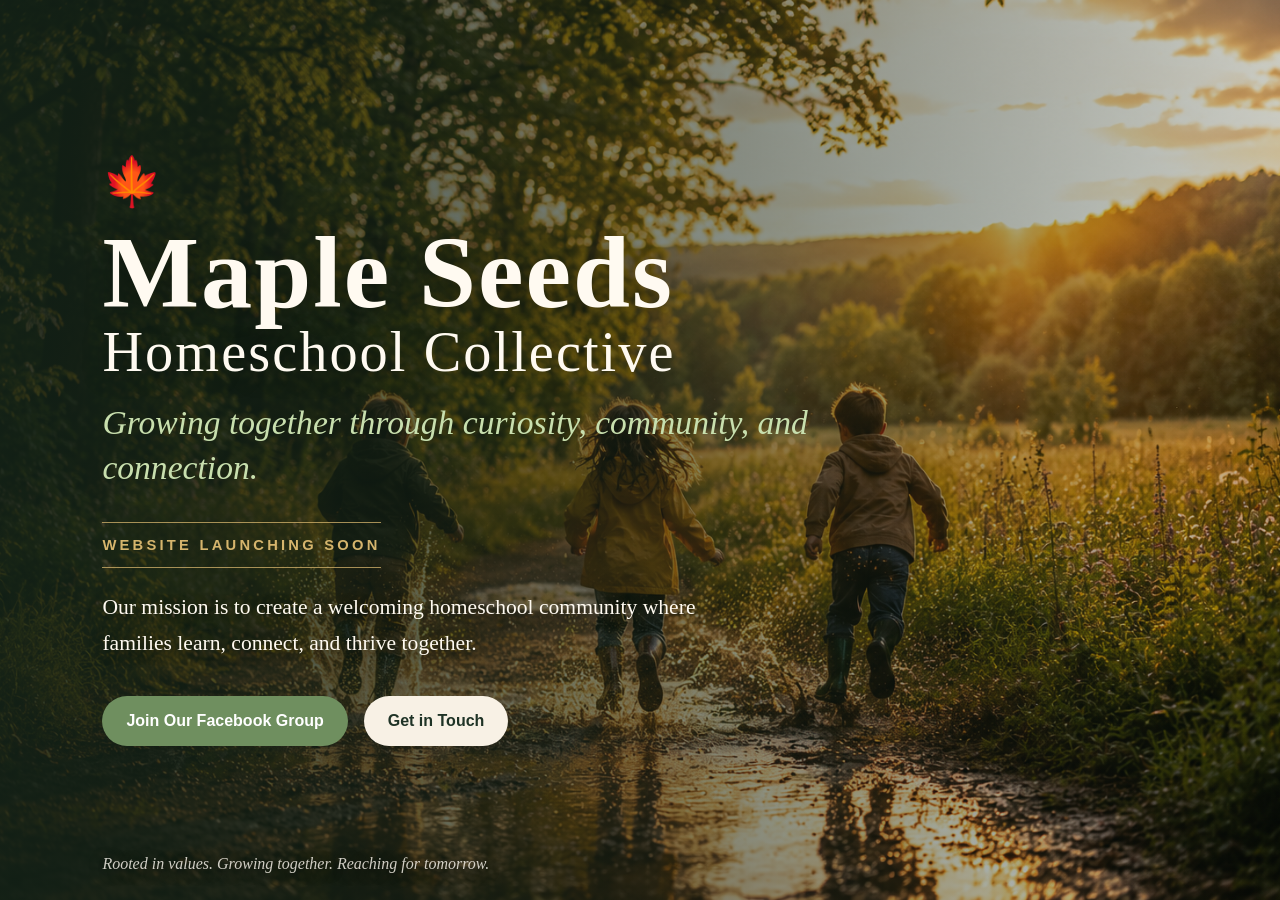
==== index.html @ c80f6109 "Update index.html" ====
<!DOCTYPE html>
<html lang="en">
<head>
  <meta charset="UTF-8" />
  <meta name="viewport" content="width=device-width, initial-scale=1.0" />
  <title>Maple Seeds Homeschool Collective</title>
  <meta name="description" content="Maple Seeds Homeschool Collective is a welcoming homeschool community where families learn, connect, and thrive together." />

  <style>
    :root {
      --cream: #f8f1e5;
      --sage: #6f8f5f;
      --deep-green: #1f3326;
      --soft-white: #fffaf1;
      --gold: #d6b56d;
    }

    * {
      box-sizing: border-box;
    }

    body {
      margin: 0;
      font-family: Georgia, "Times New Roman", serif;
      color: var(--soft-white);
      background: var(--deep-green);
    }

    .hero {
      min-height: 100vh;
      display: flex;
      align-items: center;
      padding: 6rem 8%;
      position: relative;
      overflow: hidden;
      background:
        linear-gradient(90deg, rgba(20, 35, 24, 0.88) 0%, rgba(20, 35, 24, 0.64) 38%, rgba(20, 35, 24, 0.22) 100%),
        url("images/hero.png") center/cover no-repeat;
    }

    .content {
      max-width: 720px;
      position: relative;
      z-index: 2;
    }

    .leaf {
      font-size: 3rem;
      margin-bottom: 1rem;
    }

    h1 {
      font-size: clamp(3rem, 8vw, 6.8rem);
      line-height: 0.92;
      margin: 0;
      letter-spacing: 0.02em;
      text-shadow: 0 4px 24px rgba(0,0,0,0.35);
    }

    h1 span {
      display: block;
      font-size: clamp(1.7rem, 4.4vw, 3.6rem);
      margin-top: 0.45rem;
      font-weight: 400;
    }

    .tagline {
      color: #c8dfae;
      font-size: clamp(1.35rem, 2.8vw, 2.1rem);
      font-style: italic;
      margin: 1.3rem 0 2rem;
      line-height: 1.35;
    }

    .launching {
      display: inline-block;
      color: var(--gold);
      font-family: Arial, Helvetica, sans-serif;
      letter-spacing: 0.22em;
      font-size: 0.92rem;
      text-transform: uppercase;
      font-weight: bold;
      margin-bottom: 1.4rem;
      border-top: 1px solid rgba(214,181,109,0.75);
      border-bottom: 1px solid rgba(214,181,109,0.75);
      padding: 0.85rem 0;
    }

    .mission {
      font-size: clamp(1.05rem, 2vw, 1.35rem);
      line-height: 1.65;
      max-width: 630px;
      margin: 0 0 2.2rem;
      text-shadow: 0 3px 16px rgba(0,0,0,0.45);
    }

    .buttons {
      display: flex;
      flex-wrap: wrap;
      gap: 1rem;
    }

    .button {
      display: inline-block;
      text-decoration: none;
      padding: 1rem 1.5rem;
      border-radius: 999px;
      font-family: Arial, Helvetica, sans-serif;
      font-weight: 700;
      transition: transform 0.2s ease, box-shadow 0.2s ease;
    }

    .button:hover {
      transform: translateY(-2px);
      box-shadow: 0 10px 24px rgba(0,0,0,0.25);
    }

    .primary {
      background: var(--sage);
      color: white;
    }

    .secondary {
      background: var(--cream);
      color: var(--deep-green);
    }

    .footer-note {
      position: absolute;
      bottom: 1.7rem;
      left: 8%;
      right: 8%;
      font-style: italic;
      color: rgba(255,250,241,0.8);
      font-size: 1rem;
      text-shadow: 0 3px 14px rgba(0,0,0,0.55);
    }

    @media (max-width: 760px) {
      .hero {
        align-items: flex-end;
        padding: 4rem 1.5rem 5.5rem;
        background:
          linear-gradient(180deg, rgba(20, 35, 24, 0.42) 0%, rgba(20, 35, 24, 0.9) 62%, rgba(20, 35, 24, 0.98) 100%),
          url("images/hero.png") center/cover no-repeat;
      }

      .footer-note {
        left: 1.5rem;
        right: 1.5rem;
        bottom: 1.2rem;
      }

      .button {
        width: 100%;
        text-align: center;
      }
    }
  </style>
</head>

<body>
  <main class="hero">
    <section class="content" aria-label="Coming soon announcement">
      <div class="leaf">🍁</div>

      <h1>
        Maple Seeds
        <span>Homeschool Collective</span>
      </h1>

      <p class="tagline">Growing together through curiosity, community, and connection.</p>

      <div class="launching">Website Launching Soon</div>

      <p class="mission">
        Our mission is to create a welcoming homeschool community where families
        learn, connect, and thrive together.
      </p>

      <div class="buttons">
        <a class="button primary" href="https://www.facebook.com/share/g/1RjuJPRF94/" target="_blank" rel="noopener noreferrer">
          Join Our Facebook Group
        </a>
        <a class="button secondary" href="mailto:mapleseedscleveland@gmail.com">
          Get in Touch
        </a>
      </div>
    </section>

    <div class="footer-note">
      Rooted in values. Growing together. Reaching for tomorrow.
    </div>
  </main>
</body>
</html>
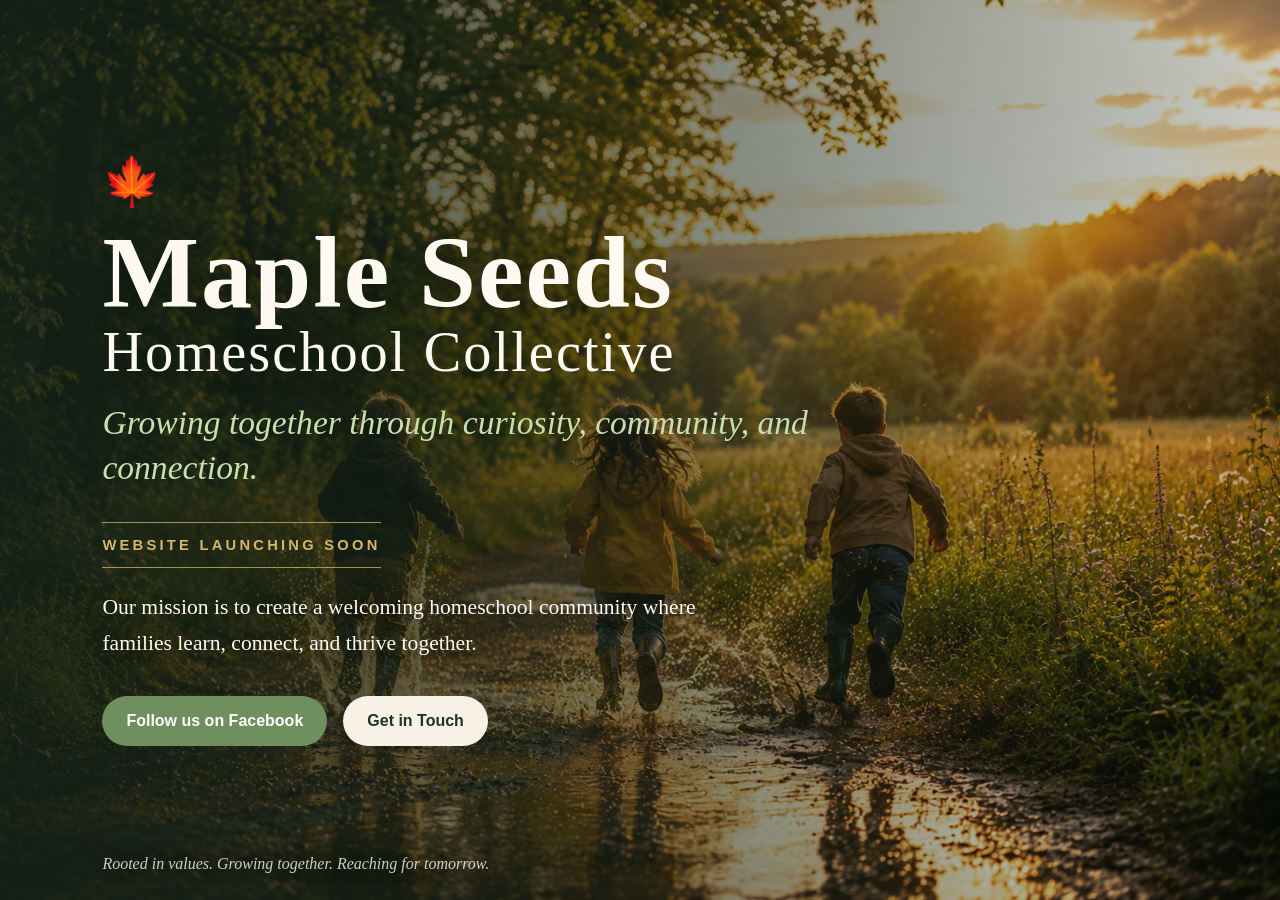
==== commit 8f2926f3: "Update index.html" ====
--- a/index.html
+++ b/index.html
@@ -179,8 +179,8 @@
       </p>
 
       <div class="buttons">
-        <a class="button primary" href="https://www.facebook.com/share/g/1RjuJPRF94/" target="_blank" rel="noopener noreferrer">
-          Join Our Facebook Group
+        <a class="button primary" href="https://www.facebook.com/profile.php?id=61590625948038&rdid=Xucwin7nqacp7U63&share_url=https%3A%2F%2Fwww.facebook.com%2Fshare%2F1BEdJAuBQm#" target="_blank" rel="noopener noreferrer">
+          Follow us on Facebook
         </a>
         <a class="button secondary" href="mailto:mapleseedscleveland@gmail.com">
           Get in Touch
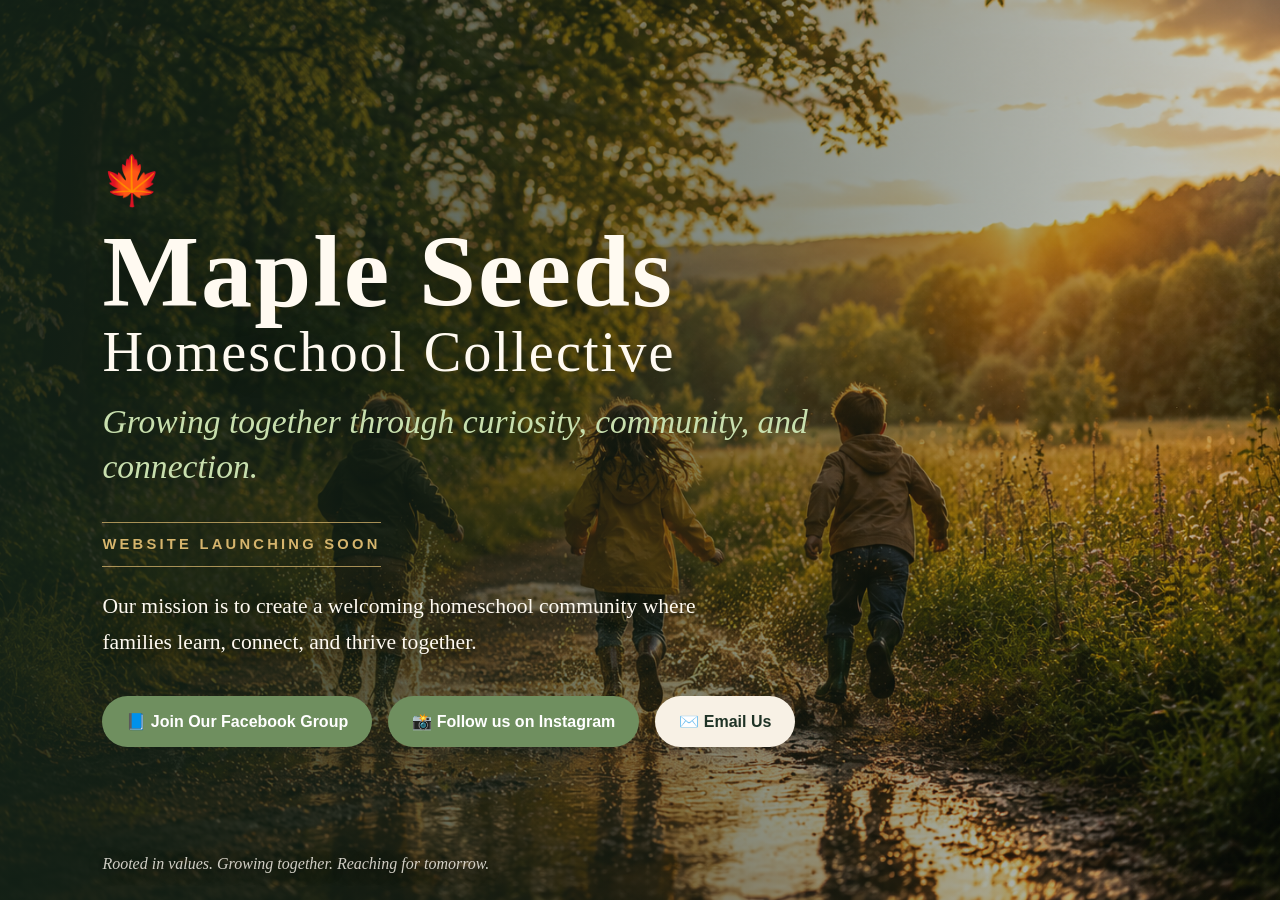
==== commit 1a1a1eb4: "Update index.html updating social bar" ====
--- a/index.html
+++ b/index.html
@@ -179,13 +179,18 @@
       </p>
 
       <div class="buttons">
-        <a class="button primary" href="https://www.facebook.com/profile.php?id=61590625948038&rdid=Xucwin7nqacp7U63&share_url=https%3A%2F%2Fwww.facebook.com%2Fshare%2F1BEdJAuBQm#" target="_blank" rel="noopener noreferrer">
-          Follow us on Facebook
-        </a>
-        <a class="button secondary" href="mailto:mapleseedscleveland@gmail.com">
-          Get in Touch
-        </a>
-      </div>
+    <a class="button primary" href="https://www.facebook.com/share/g/1RjuJPRF94/" target="_blank" rel="noopener noreferrer">
+        📘 Join Our Facebook Group
+    </a>
+
+    <a class="button primary" href="https://www.instagram.com/mapleseedscleveland?utm_source=ig_web_button_share_sheet&igsh=ZDNlZDc0MzIxNw==" target="_blank" rel="noopener noreferrer">
+        📸 Follow us on Instagram
+    </a>
+
+    <a class="button secondary" href="mailto:mapleseedscleveland@gmail.com">
+        ✉️ Email Us
+    </a>
+</div>
     </section>
 
     <div class="footer-note">
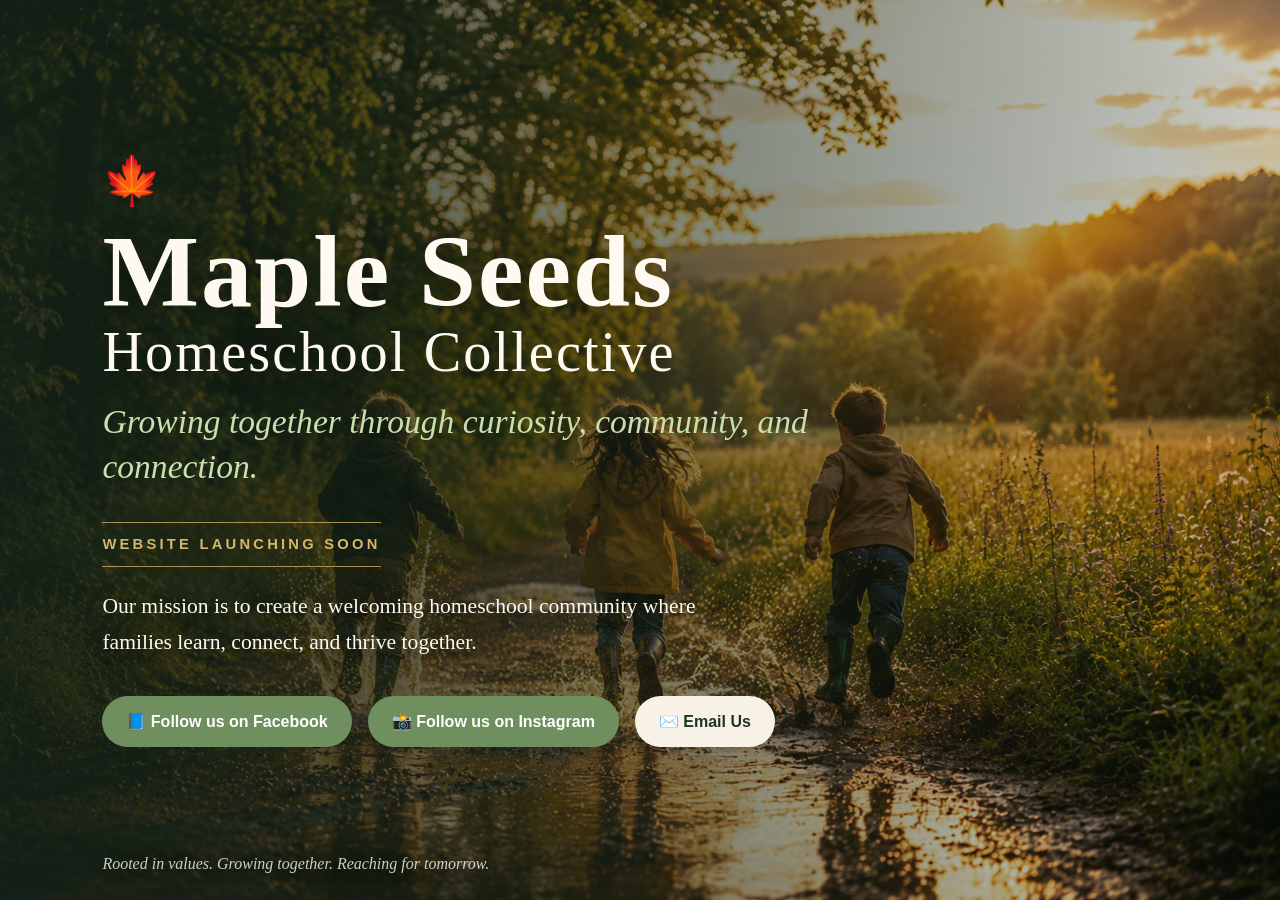
==== commit 0500e9e8: "Update index.html" ====
--- a/index.html
+++ b/index.html
@@ -180,7 +180,7 @@
 
       <div class="buttons">
     <a class="button primary" href="https://www.facebook.com/share/g/1RjuJPRF94/" target="_blank" rel="noopener noreferrer">
-        📘 Join Our Facebook Group
+        📘 Follow us on Facebook 
     </a>
 
     <a class="button primary" href="https://www.instagram.com/mapleseedscleveland?utm_source=ig_web_button_share_sheet&igsh=ZDNlZDc0MzIxNw==" target="_blank" rel="noopener noreferrer">
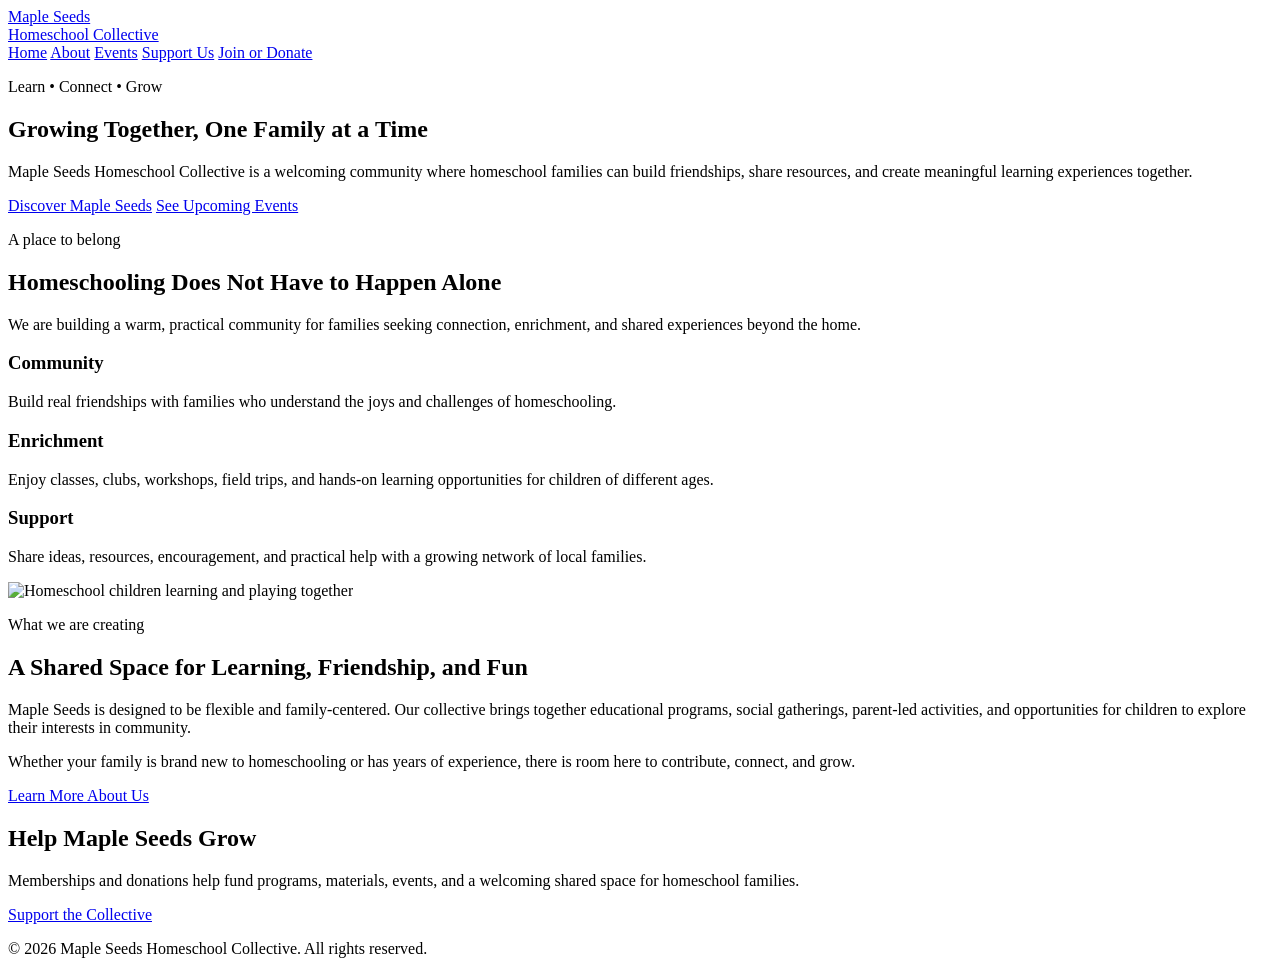
==== commit b3444d49: "Create index.html" ====
--- a/index.html
+++ b/index.html
@@ -4,198 +4,119 @@
   <meta charset="UTF-8" />
   <meta name="viewport" content="width=device-width, initial-scale=1.0" />
   <title>Maple Seeds Homeschool Collective</title>
-  <meta name="description" content="Maple Seeds Homeschool Collective is a welcoming homeschool community where families learn, connect, and thrive together." />
+  <meta name="description" content="A welcoming homeschool community where families learn, connect, and grow together." />
+  <link rel="stylesheet" href="css/style.css" />
+</head>
+<body>
+  <header class="site-header">
+    <div class="nav-wrap">
+      <a class="brand" href="index.html">Maple Seeds<br />Homeschool Collective</a>
+      <nav class="nav-links" aria-label="Primary navigation">
+        <a href="index.html" aria-current="page">Home</a>
+        <a href="about.html">About</a>
+        <a href="events.html">Events</a>
+        <a href="donate.html">Support Us</a>
+        <a class="nav-button" href="donate.html">Join or Donate</a>
+      </nav>
+    </div>
+  </header>
 
-  <style>
-    :root {
-      --cream: #f8f1e5;
-      --sage: #6f8f5f;
-      --deep-green: #1f3326;
-      --soft-white: #fffaf1;
-      --gold: #d6b56d;
-    }
-
-    * {
-      box-sizing: border-box;
-    }
-
-    body {
-      margin: 0;
-      font-family: Georgia, "Times New Roman", serif;
-      color: var(--soft-white);
-      background: var(--deep-green);
-    }
-
-    .hero {
-      min-height: 100vh;
-      display: flex;
-      align-items: center;
-      padding: 6rem 8%;
-      position: relative;
-      overflow: hidden;
-      background:
-        linear-gradient(90deg, rgba(20, 35, 24, 0.88) 0%, rgba(20, 35, 24, 0.64) 38%, rgba(20, 35, 24, 0.22) 100%),
-        url("images/hero.png") center/cover no-repeat;
-    }
-
-    .content {
-      max-width: 720px;
-      position: relative;
-      z-index: 2;
-    }
-
-    .leaf {
-      font-size: 3rem;
-      margin-bottom: 1rem;
-    }
-
-    h1 {
-      font-size: clamp(3rem, 8vw, 6.8rem);
-      line-height: 0.92;
-      margin: 0;
-      letter-spacing: 0.02em;
-      text-shadow: 0 4px 24px rgba(0,0,0,0.35);
-    }
-
-    h1 span {
-      display: block;
-      font-size: clamp(1.7rem, 4.4vw, 3.6rem);
-      margin-top: 0.45rem;
-      font-weight: 400;
-    }
-
-    .tagline {
-      color: #c8dfae;
-      font-size: clamp(1.35rem, 2.8vw, 2.1rem);
-      font-style: italic;
-      margin: 1.3rem 0 2rem;
-      line-height: 1.35;
-    }
-
-    .launching {
-      display: inline-block;
-      color: var(--gold);
-      font-family: Arial, Helvetica, sans-serif;
-      letter-spacing: 0.22em;
-      font-size: 0.92rem;
-      text-transform: uppercase;
-      font-weight: bold;
-      margin-bottom: 1.4rem;
-      border-top: 1px solid rgba(214,181,109,0.75);
-      border-bottom: 1px solid rgba(214,181,109,0.75);
-      padding: 0.85rem 0;
-    }
-
-    .mission {
-      font-size: clamp(1.05rem, 2vw, 1.35rem);
-      line-height: 1.65;
-      max-width: 630px;
-      margin: 0 0 2.2rem;
-      text-shadow: 0 3px 16px rgba(0,0,0,0.45);
-    }
-
-    .buttons {
-      display: flex;
-      flex-wrap: wrap;
-      gap: 1rem;
-    }
-
-    .button {
-      display: inline-block;
-      text-decoration: none;
-      padding: 1rem 1.5rem;
-      border-radius: 999px;
-      font-family: Arial, Helvetica, sans-serif;
-      font-weight: 700;
-      transition: transform 0.2s ease, box-shadow 0.2s ease;
-    }
-
-    .button:hover {
-      transform: translateY(-2px);
-      box-shadow: 0 10px 24px rgba(0,0,0,0.25);
-    }
-
-    .primary {
-      background: var(--sage);
-      color: white;
-    }
-
-    .secondary {
-      background: var(--cream);
-      color: var(--deep-green);
-    }
-
-    .footer-note {
-      position: absolute;
-      bottom: 1.7rem;
-      left: 8%;
-      right: 8%;
-      font-style: italic;
-      color: rgba(255,250,241,0.8);
-      font-size: 1rem;
-      text-shadow: 0 3px 14px rgba(0,0,0,0.55);
-    }
-
-    @media (max-width: 760px) {
-      .hero {
-        align-items: flex-end;
-        padding: 4rem 1.5rem 5.5rem;
-        background:
-          linear-gradient(180deg, rgba(20, 35, 24, 0.42) 0%, rgba(20, 35, 24, 0.9) 62%, rgba(20, 35, 24, 0.98) 100%),
-          url("images/hero.png") center/cover no-repeat;
-      }
-
-      .footer-note {
-        left: 1.5rem;
-        right: 1.5rem;
-        bottom: 1.2rem;
-      }
-
-      .button {
-        width: 100%;
-        text-align: center;
-      }
-    }
-  </style>
-</head>
-
-<body>
-  <main class="hero">
-    <section class="content" aria-label="Coming soon announcement">
-      <div class="leaf">🍁</div>
-
-      <h1>
-        Maple Seeds
-        <span>Homeschool Collective</span>
-      </h1>
-
-      <p class="tagline">Growing together through curiosity, community, and connection.</p>
-
-      <div class="launching">Website Launching Soon</div>
-
-      <p class="mission">
-        Our mission is to create a welcoming homeschool community where families
-        learn, connect, and thrive together.
-      </p>
-
-      <div class="buttons">
-    <a class="button primary" href="https://www.facebook.com/share/g/1RjuJPRF94/" target="_blank" rel="noopener noreferrer">
-        📘 Follow us on Facebook 
-    </a>
-
-    <a class="button primary" href="https://www.instagram.com/mapleseedscleveland?utm_source=ig_web_button_share_sheet&igsh=ZDNlZDc0MzIxNw==" target="_blank" rel="noopener noreferrer">
-        📸 Follow us on Instagram
-    </a>
-
-    <a class="button secondary" href="mailto:mapleseedscleveland@gmail.com">
-        ✉️ Email Us
-    </a>
-</div>
+  <main>
+    <section class="hero">
+      <div class="hero-inner">
+        <p class="eyebrow">Learn • Connect • Grow</p>
+        <h1>Growing Together, One Family at a Time</h1>
+        <p>
+          Maple Seeds Homeschool Collective is a welcoming community where
+          homeschool families can build friendships, share resources, and create
+          meaningful learning experiences together.
+        </p>
+        <div class="hero-actions">
+          <a class="button button-primary" href="about.html">Discover Maple Seeds</a>
+          <a class="button button-dark" href="events.html">See Upcoming Events</a>
+        </div>
+      </div>
     </section>
 
-    <div class="footer-note">
-      Rooted in values. Growing together. Reaching for tomorrow.
-    </div>
+    <section class="section">
+      <div class="container">
+        <div class="section-heading">
+          <p class="eyebrow">A place to belong</p>
+          <h2>Homeschooling Does Not Have to Happen Alone</h2>
+          <p>
+            We are building a warm, practical community for families seeking
+            connection, enrichment, and shared experiences beyond the home.
+          </p>
+        </div>
+
+        <div class="cards-3">
+          <article class="card">
+            <h3>Community</h3>
+            <p>
+              Build real friendships with families who understand the joys and
+              challenges of homeschooling.
+            </p>
+          </article>
+
+          <article class="card">
+            <h3>Enrichment</h3>
+            <p>
+              Enjoy classes, clubs, workshops, field trips, and hands-on learning
+              opportunities for children of different ages.
+            </p>
+          </article>
+
+          <article class="card">
+            <h3>Support</h3>
+            <p>
+              Share ideas, resources, encouragement, and practical help with a
+              growing network of local families.
+            </p>
+          </article>
+        </div>
+      </div>
+    </section>
+
+    <section class="section section-soft">
+      <div class="container split">
+        <div class="image-frame">
+          <img src="images/community.png" alt="Homeschool children learning and playing together" />
+        </div>
+
+        <div class="split-copy">
+          <p class="eyebrow">What we are creating</p>
+          <h2>A Shared Space for Learning, Friendship, and Fun</h2>
+          <p>
+            Maple Seeds is designed to be flexible and family-centered. Our
+            collective brings together educational programs, social gatherings,
+            parent-led activities, and opportunities for children to explore
+            their interests in community.
+          </p>
+          <p>
+            Whether your family is brand new to homeschooling or has years of
+            experience, there is room here to contribute, connect, and grow.
+          </p>
+          <a class="button button-outline" href="about.html">Learn More About Us</a>
+        </div>
+      </div>
+    </section>
+
+    <section class="section">
+      <div class="container">
+        <div class="cta">
+          <h2>Help Maple Seeds Grow</h2>
+          <p>
+            Memberships and donations help fund programs, materials, events, and
+            a welcoming shared space for homeschool families.
+          </p>
+          <a class="button button-primary" href="donate.html">Support the Collective</a>
+        </div>
+      </div>
+    </section>
   </main>
+
+  <footer class="site-footer">
+    <p>&copy; 2026 Maple Seeds Homeschool Collective. All rights reserved.</p>
+  </footer>
 </body>
 </html>
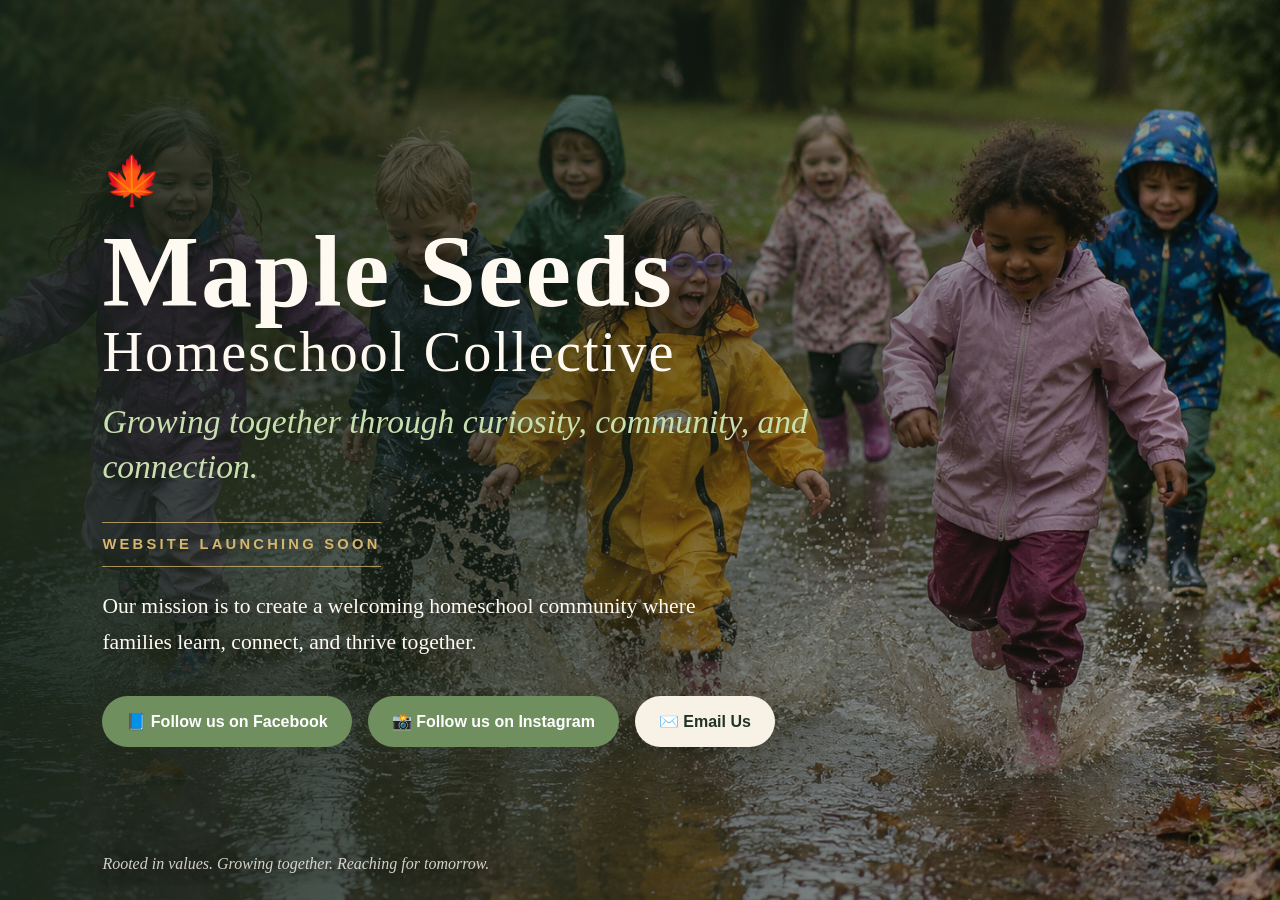
==== commit c1251156: "Rename oldindex.html to index.html" ====
--- a/index.html
+++ b/index.html
@@ -4,119 +4,198 @@
   <meta charset="UTF-8" />
   <meta name="viewport" content="width=device-width, initial-scale=1.0" />
   <title>Maple Seeds Homeschool Collective</title>
-  <meta name="description" content="A welcoming homeschool community where families learn, connect, and grow together." />
-  <link rel="stylesheet" href="css/style.css" />
+  <meta name="description" content="Maple Seeds Homeschool Collective is a welcoming homeschool community where families learn, connect, and thrive together." />
+
+  <style>
+    :root {
+      --cream: #f8f1e5;
+      --sage: #6f8f5f;
+      --deep-green: #1f3326;
+      --soft-white: #fffaf1;
+      --gold: #d6b56d;
+    }
+
+    * {
+      box-sizing: border-box;
+    }
+
+    body {
+      margin: 0;
+      font-family: Georgia, "Times New Roman", serif;
+      color: var(--soft-white);
+      background: var(--deep-green);
+    }
+
+    .hero {
+      min-height: 100vh;
+      display: flex;
+      align-items: center;
+      padding: 6rem 8%;
+      position: relative;
+      overflow: hidden;
+      background:
+        linear-gradient(90deg, rgba(20, 35, 24, 0.88) 0%, rgba(20, 35, 24, 0.64) 38%, rgba(20, 35, 24, 0.22) 100%),
+        url("images/hero.png") center/cover no-repeat;
+    }
+
+    .content {
+      max-width: 720px;
+      position: relative;
+      z-index: 2;
+    }
+
+    .leaf {
+      font-size: 3rem;
+      margin-bottom: 1rem;
+    }
+
+    h1 {
+      font-size: clamp(3rem, 8vw, 6.8rem);
+      line-height: 0.92;
+      margin: 0;
+      letter-spacing: 0.02em;
+      text-shadow: 0 4px 24px rgba(0,0,0,0.35);
+    }
+
+    h1 span {
+      display: block;
+      font-size: clamp(1.7rem, 4.4vw, 3.6rem);
+      margin-top: 0.45rem;
+      font-weight: 400;
+    }
+
+    .tagline {
+      color: #c8dfae;
+      font-size: clamp(1.35rem, 2.8vw, 2.1rem);
+      font-style: italic;
+      margin: 1.3rem 0 2rem;
+      line-height: 1.35;
+    }
+
+    .launching {
+      display: inline-block;
+      color: var(--gold);
+      font-family: Arial, Helvetica, sans-serif;
+      letter-spacing: 0.22em;
+      font-size: 0.92rem;
+      text-transform: uppercase;
+      font-weight: bold;
+      margin-bottom: 1.4rem;
+      border-top: 1px solid rgba(214,181,109,0.75);
+      border-bottom: 1px solid rgba(214,181,109,0.75);
+      padding: 0.85rem 0;
+    }
+
+    .mission {
+      font-size: clamp(1.05rem, 2vw, 1.35rem);
+      line-height: 1.65;
+      max-width: 630px;
+      margin: 0 0 2.2rem;
+      text-shadow: 0 3px 16px rgba(0,0,0,0.45);
+    }
+
+    .buttons {
+      display: flex;
+      flex-wrap: wrap;
+      gap: 1rem;
+    }
+
+    .button {
+      display: inline-block;
+      text-decoration: none;
+      padding: 1rem 1.5rem;
+      border-radius: 999px;
+      font-family: Arial, Helvetica, sans-serif;
+      font-weight: 700;
+      transition: transform 0.2s ease, box-shadow 0.2s ease;
+    }
+
+    .button:hover {
+      transform: translateY(-2px);
+      box-shadow: 0 10px 24px rgba(0,0,0,0.25);
+    }
+
+    .primary {
+      background: var(--sage);
+      color: white;
+    }
+
+    .secondary {
+      background: var(--cream);
+      color: var(--deep-green);
+    }
+
+    .footer-note {
+      position: absolute;
+      bottom: 1.7rem;
+      left: 8%;
+      right: 8%;
+      font-style: italic;
+      color: rgba(255,250,241,0.8);
+      font-size: 1rem;
+      text-shadow: 0 3px 14px rgba(0,0,0,0.55);
+    }
+
+    @media (max-width: 760px) {
+      .hero {
+        align-items: flex-end;
+        padding: 4rem 1.5rem 5.5rem;
+        background:
+          linear-gradient(180deg, rgba(20, 35, 24, 0.42) 0%, rgba(20, 35, 24, 0.9) 62%, rgba(20, 35, 24, 0.98) 100%),
+          url("images/hero.png") center/cover no-repeat;
+      }
+
+      .footer-note {
+        left: 1.5rem;
+        right: 1.5rem;
+        bottom: 1.2rem;
+      }
+
+      .button {
+        width: 100%;
+        text-align: center;
+      }
+    }
+  </style>
 </head>
+
 <body>
-  <header class="site-header">
-    <div class="nav-wrap">
-      <a class="brand" href="index.html">Maple Seeds<br />Homeschool Collective</a>
-      <nav class="nav-links" aria-label="Primary navigation">
-        <a href="index.html" aria-current="page">Home</a>
-        <a href="about.html">About</a>
-        <a href="events.html">Events</a>
-        <a href="donate.html">Support Us</a>
-        <a class="nav-button" href="donate.html">Join or Donate</a>
-      </nav>
+  <main class="hero">
+    <section class="content" aria-label="Coming soon announcement">
+      <div class="leaf">🍁</div>
+
+      <h1>
+        Maple Seeds
+        <span>Homeschool Collective</span>
+      </h1>
+
+      <p class="tagline">Growing together through curiosity, community, and connection.</p>
+
+      <div class="launching">Website Launching Soon</div>
+
+      <p class="mission">
+        Our mission is to create a welcoming homeschool community where families
+        learn, connect, and thrive together.
+      </p>
+
+      <div class="buttons">
+    <a class="button primary" href="https://www.facebook.com/profile.php?id=61590625948038&sk=directory_contact_info" target="_blank" rel="noopener noreferrer">
+        📘 Follow us on Facebook 
+    </a>
+
+    <a class="button primary" href="https://www.instagram.com/mapleseedscleveland?utm_source=ig_web_button_share_sheet&igsh=ZDNlZDc0MzIxNw==" target="_blank" rel="noopener noreferrer">
+        📸 Follow us on Instagram
+    </a>
+
+    <a class="button secondary" href="mailto:mapleseedscleveland@gmail.com">
+        ✉️ Email Us
+    </a>
+</div>
+    </section>
+
+    <div class="footer-note">
+      Rooted in values. Growing together. Reaching for tomorrow.
     </div>
-  </header>
-
-  <main>
-    <section class="hero">
-      <div class="hero-inner">
-        <p class="eyebrow">Learn • Connect • Grow</p>
-        <h1>Growing Together, One Family at a Time</h1>
-        <p>
-          Maple Seeds Homeschool Collective is a welcoming community where
-          homeschool families can build friendships, share resources, and create
-          meaningful learning experiences together.
-        </p>
-        <div class="hero-actions">
-          <a class="button button-primary" href="about.html">Discover Maple Seeds</a>
-          <a class="button button-dark" href="events.html">See Upcoming Events</a>
-        </div>
-      </div>
-    </section>
-
-    <section class="section">
-      <div class="container">
-        <div class="section-heading">
-          <p class="eyebrow">A place to belong</p>
-          <h2>Homeschooling Does Not Have to Happen Alone</h2>
-          <p>
-            We are building a warm, practical community for families seeking
-            connection, enrichment, and shared experiences beyond the home.
-          </p>
-        </div>
-
-        <div class="cards-3">
-          <article class="card">
-            <h3>Community</h3>
-            <p>
-              Build real friendships with families who understand the joys and
-              challenges of homeschooling.
-            </p>
-          </article>
-
-          <article class="card">
-            <h3>Enrichment</h3>
-            <p>
-              Enjoy classes, clubs, workshops, field trips, and hands-on learning
-              opportunities for children of different ages.
-            </p>
-          </article>
-
-          <article class="card">
-            <h3>Support</h3>
-            <p>
-              Share ideas, resources, encouragement, and practical help with a
-              growing network of local families.
-            </p>
-          </article>
-        </div>
-      </div>
-    </section>
-
-    <section class="section section-soft">
-      <div class="container split">
-        <div class="image-frame">
-          <img src="images/community.png" alt="Homeschool children learning and playing together" />
-        </div>
-
-        <div class="split-copy">
-          <p class="eyebrow">What we are creating</p>
-          <h2>A Shared Space for Learning, Friendship, and Fun</h2>
-          <p>
-            Maple Seeds is designed to be flexible and family-centered. Our
-            collective brings together educational programs, social gatherings,
-            parent-led activities, and opportunities for children to explore
-            their interests in community.
-          </p>
-          <p>
-            Whether your family is brand new to homeschooling or has years of
-            experience, there is room here to contribute, connect, and grow.
-          </p>
-          <a class="button button-outline" href="about.html">Learn More About Us</a>
-        </div>
-      </div>
-    </section>
-
-    <section class="section">
-      <div class="container">
-        <div class="cta">
-          <h2>Help Maple Seeds Grow</h2>
-          <p>
-            Memberships and donations help fund programs, materials, events, and
-            a welcoming shared space for homeschool families.
-          </p>
-          <a class="button button-primary" href="donate.html">Support the Collective</a>
-        </div>
-      </div>
-    </section>
   </main>
-
-  <footer class="site-footer">
-    <p>&copy; 2026 Maple Seeds Homeschool Collective. All rights reserved.</p>
-  </footer>
 </body>
 </html>
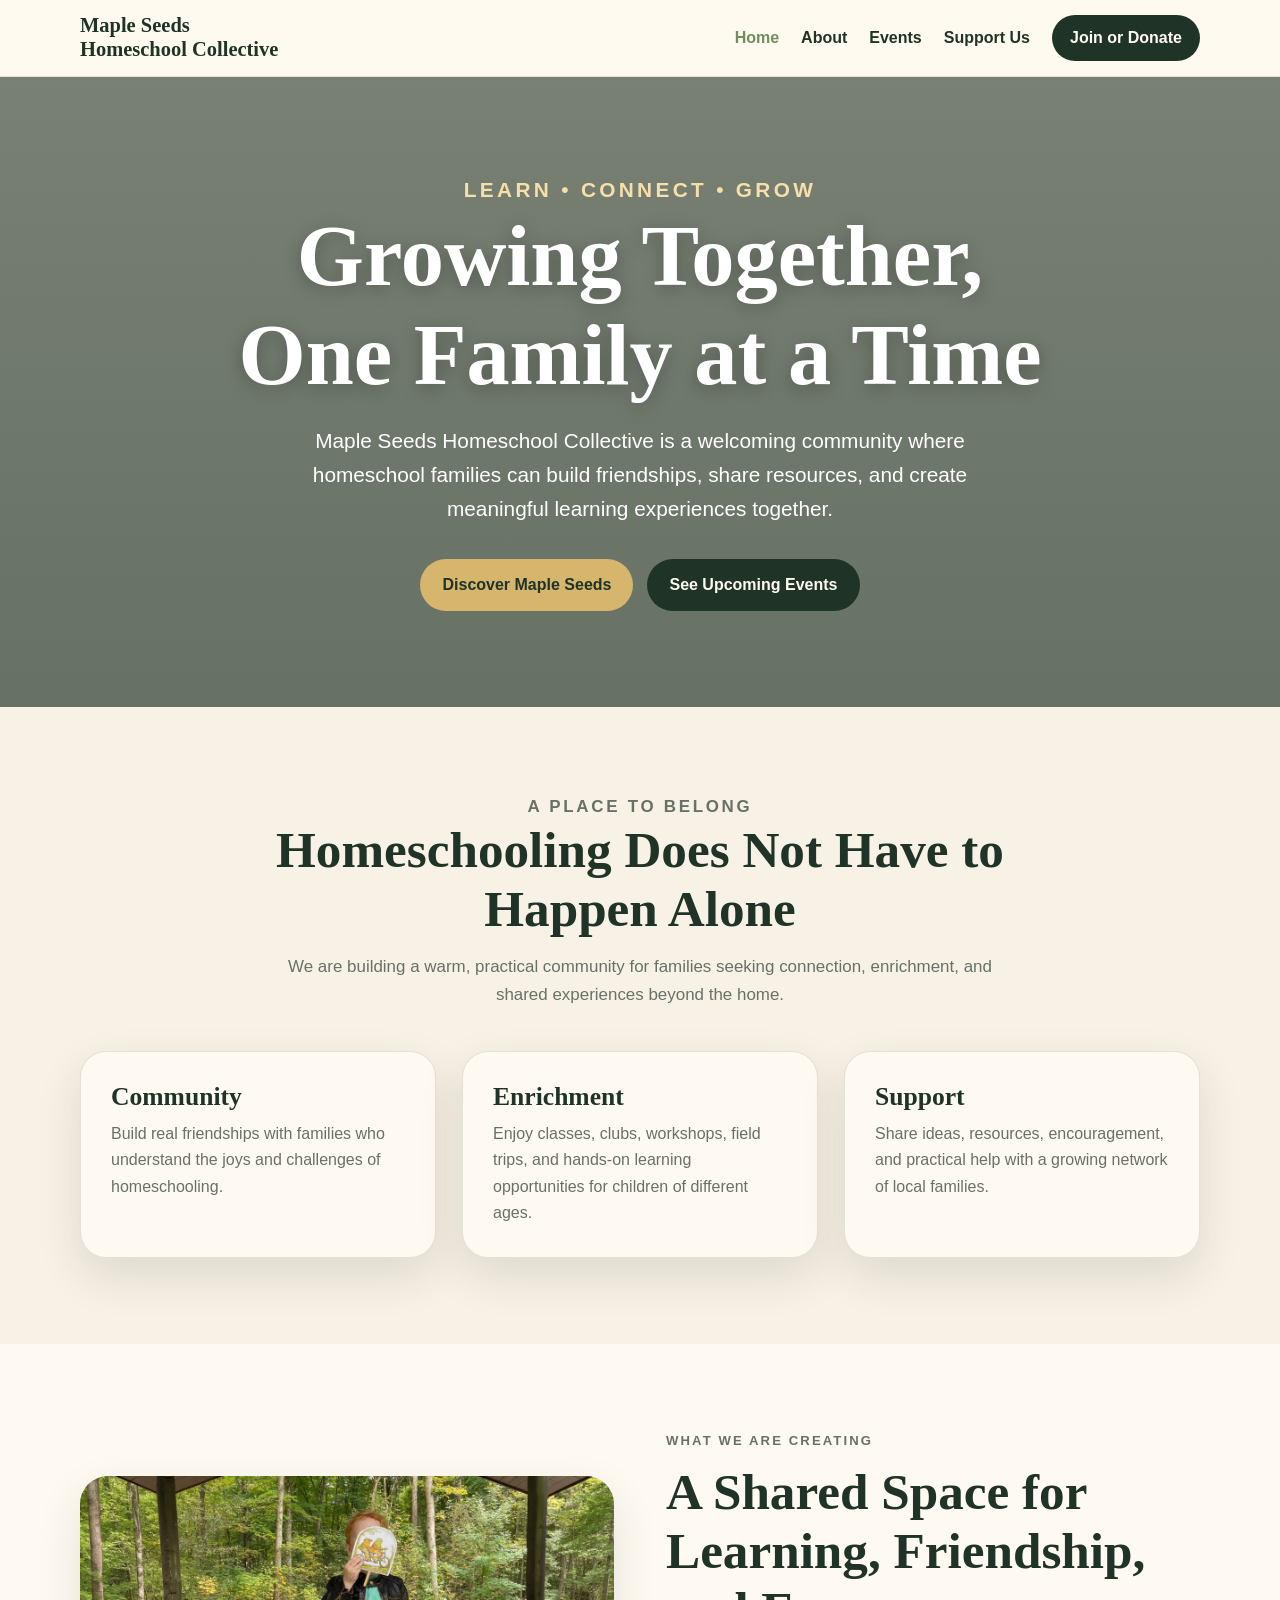
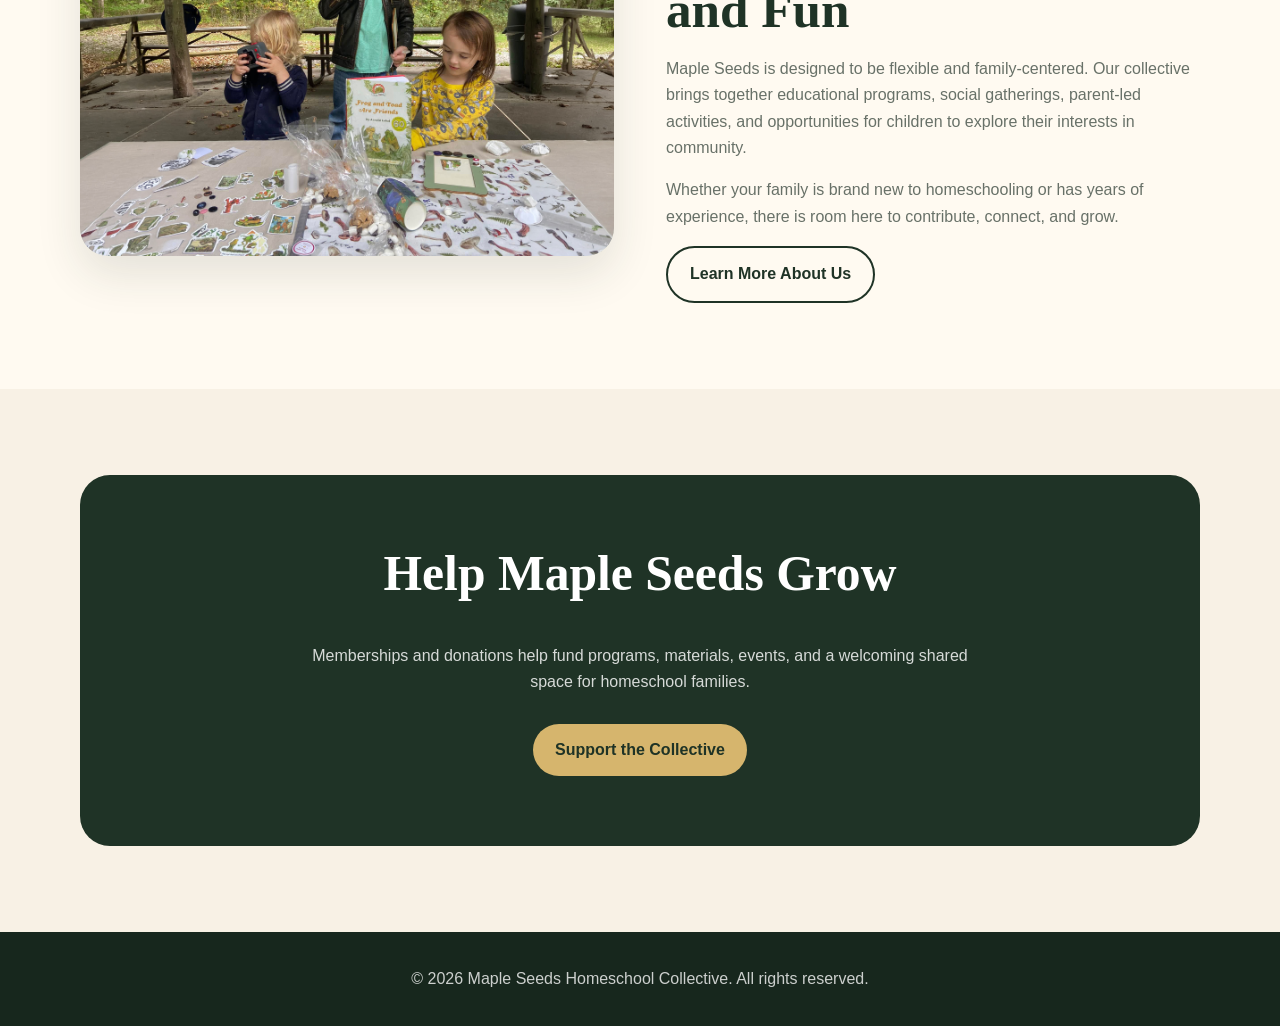
==== commit a3181797: "Rename newindex.html to index.html" ====
--- a/index.html
+++ b/index.html
@@ -4,198 +4,119 @@
   <meta charset="UTF-8" />
   <meta name="viewport" content="width=device-width, initial-scale=1.0" />
   <title>Maple Seeds Homeschool Collective</title>
-  <meta name="description" content="Maple Seeds Homeschool Collective is a welcoming homeschool community where families learn, connect, and thrive together." />
+  <meta name="description" content="A welcoming homeschool community where families learn, connect, and grow together." />
+  <link rel="stylesheet" href="css/style.css" />
+</head>
+<body>
+  <header class="site-header">
+    <div class="nav-wrap">
+      <a class="brand" href="index.html">Maple Seeds<br />Homeschool Collective</a>
+      <nav class="nav-links" aria-label="Primary navigation">
+        <a href="index.html" aria-current="page">Home</a>
+        <a href="about.html">About</a>
+        <a href="events.html">Events</a>
+        <a href="donate.html">Support Us</a>
+        <a class="nav-button" href="donate.html">Join or Donate</a>
+      </nav>
+    </div>
+  </header>
 
-  <style>
-    :root {
-      --cream: #f8f1e5;
-      --sage: #6f8f5f;
-      --deep-green: #1f3326;
-      --soft-white: #fffaf1;
-      --gold: #d6b56d;
-    }
-
-    * {
-      box-sizing: border-box;
-    }
-
-    body {
-      margin: 0;
-      font-family: Georgia, "Times New Roman", serif;
-      color: var(--soft-white);
-      background: var(--deep-green);
-    }
-
-    .hero {
-      min-height: 100vh;
-      display: flex;
-      align-items: center;
-      padding: 6rem 8%;
-      position: relative;
-      overflow: hidden;
-      background:
-        linear-gradient(90deg, rgba(20, 35, 24, 0.88) 0%, rgba(20, 35, 24, 0.64) 38%, rgba(20, 35, 24, 0.22) 100%),
-        url("images/hero.png") center/cover no-repeat;
-    }
-
-    .content {
-      max-width: 720px;
-      position: relative;
-      z-index: 2;
-    }
-
-    .leaf {
-      font-size: 3rem;
-      margin-bottom: 1rem;
-    }
-
-    h1 {
-      font-size: clamp(3rem, 8vw, 6.8rem);
-      line-height: 0.92;
-      margin: 0;
-      letter-spacing: 0.02em;
-      text-shadow: 0 4px 24px rgba(0,0,0,0.35);
-    }
-
-    h1 span {
-      display: block;
-      font-size: clamp(1.7rem, 4.4vw, 3.6rem);
-      margin-top: 0.45rem;
-      font-weight: 400;
-    }
-
-    .tagline {
-      color: #c8dfae;
-      font-size: clamp(1.35rem, 2.8vw, 2.1rem);
-      font-style: italic;
-      margin: 1.3rem 0 2rem;
-      line-height: 1.35;
-    }
-
-    .launching {
-      display: inline-block;
-      color: var(--gold);
-      font-family: Arial, Helvetica, sans-serif;
-      letter-spacing: 0.22em;
-      font-size: 0.92rem;
-      text-transform: uppercase;
-      font-weight: bold;
-      margin-bottom: 1.4rem;
-      border-top: 1px solid rgba(214,181,109,0.75);
-      border-bottom: 1px solid rgba(214,181,109,0.75);
-      padding: 0.85rem 0;
-    }
-
-    .mission {
-      font-size: clamp(1.05rem, 2vw, 1.35rem);
-      line-height: 1.65;
-      max-width: 630px;
-      margin: 0 0 2.2rem;
-      text-shadow: 0 3px 16px rgba(0,0,0,0.45);
-    }
-
-    .buttons {
-      display: flex;
-      flex-wrap: wrap;
-      gap: 1rem;
-    }
-
-    .button {
-      display: inline-block;
-      text-decoration: none;
-      padding: 1rem 1.5rem;
-      border-radius: 999px;
-      font-family: Arial, Helvetica, sans-serif;
-      font-weight: 700;
-      transition: transform 0.2s ease, box-shadow 0.2s ease;
-    }
-
-    .button:hover {
-      transform: translateY(-2px);
-      box-shadow: 0 10px 24px rgba(0,0,0,0.25);
-    }
-
-    .primary {
-      background: var(--sage);
-      color: white;
-    }
-
-    .secondary {
-      background: var(--cream);
-      color: var(--deep-green);
-    }
-
-    .footer-note {
-      position: absolute;
-      bottom: 1.7rem;
-      left: 8%;
-      right: 8%;
-      font-style: italic;
-      color: rgba(255,250,241,0.8);
-      font-size: 1rem;
-      text-shadow: 0 3px 14px rgba(0,0,0,0.55);
-    }
-
-    @media (max-width: 760px) {
-      .hero {
-        align-items: flex-end;
-        padding: 4rem 1.5rem 5.5rem;
-        background:
-          linear-gradient(180deg, rgba(20, 35, 24, 0.42) 0%, rgba(20, 35, 24, 0.9) 62%, rgba(20, 35, 24, 0.98) 100%),
-          url("images/hero.png") center/cover no-repeat;
-      }
-
-      .footer-note {
-        left: 1.5rem;
-        right: 1.5rem;
-        bottom: 1.2rem;
-      }
-
-      .button {
-        width: 100%;
-        text-align: center;
-      }
-    }
-  </style>
-</head>
-
-<body>
-  <main class="hero">
-    <section class="content" aria-label="Coming soon announcement">
-      <div class="leaf">🍁</div>
-
-      <h1>
-        Maple Seeds
-        <span>Homeschool Collective</span>
-      </h1>
-
-      <p class="tagline">Growing together through curiosity, community, and connection.</p>
-
-      <div class="launching">Website Launching Soon</div>
-
-      <p class="mission">
-        Our mission is to create a welcoming homeschool community where families
-        learn, connect, and thrive together.
-      </p>
-
-      <div class="buttons">
-    <a class="button primary" href="https://www.facebook.com/profile.php?id=61590625948038&sk=directory_contact_info" target="_blank" rel="noopener noreferrer">
-        📘 Follow us on Facebook 
-    </a>
-
-    <a class="button primary" href="https://www.instagram.com/mapleseedscleveland?utm_source=ig_web_button_share_sheet&igsh=ZDNlZDc0MzIxNw==" target="_blank" rel="noopener noreferrer">
-        📸 Follow us on Instagram
-    </a>
-
-    <a class="button secondary" href="mailto:mapleseedscleveland@gmail.com">
-        ✉️ Email Us
-    </a>
-</div>
+  <main>
+    <section class="hero">
+      <div class="hero-inner">
+        <p class="eyebrow">Learn • Connect • Grow</p>
+        <h1>Growing Together, One Family at a Time</h1>
+        <p>
+          Maple Seeds Homeschool Collective is a welcoming community where
+          homeschool families can build friendships, share resources, and create
+          meaningful learning experiences together.
+        </p>
+        <div class="hero-actions">
+          <a class="button button-primary" href="about.html">Discover Maple Seeds</a>
+          <a class="button button-dark" href="events.html">See Upcoming Events</a>
+        </div>
+      </div>
     </section>
 
-    <div class="footer-note">
-      Rooted in values. Growing together. Reaching for tomorrow.
-    </div>
+    <section class="section">
+      <div class="container">
+        <div class="section-heading">
+          <p class="eyebrow">A place to belong</p>
+          <h2>Homeschooling Does Not Have to Happen Alone</h2>
+          <p>
+            We are building a warm, practical community for families seeking
+            connection, enrichment, and shared experiences beyond the home.
+          </p>
+        </div>
+
+        <div class="cards-3">
+          <article class="card">
+            <h3>Community</h3>
+            <p>
+              Build real friendships with families who understand the joys and
+              challenges of homeschooling.
+            </p>
+          </article>
+
+          <article class="card">
+            <h3>Enrichment</h3>
+            <p>
+              Enjoy classes, clubs, workshops, field trips, and hands-on learning
+              opportunities for children of different ages.
+            </p>
+          </article>
+
+          <article class="card">
+            <h3>Support</h3>
+            <p>
+              Share ideas, resources, encouragement, and practical help with a
+              growing network of local families.
+            </p>
+          </article>
+        </div>
+      </div>
+    </section>
+
+    <section class="section section-soft">
+      <div class="container split">
+        <div class="image-frame">
+          <img src="images/community.jpg" alt="Homeschool children learning and playing together" />
+        </div>
+
+        <div class="split-copy">
+          <p class="eyebrow">What we are creating</p>
+          <h2>A Shared Space for Learning, Friendship, and Fun</h2>
+          <p>
+            Maple Seeds is designed to be flexible and family-centered. Our
+            collective brings together educational programs, social gatherings,
+            parent-led activities, and opportunities for children to explore
+            their interests in community.
+          </p>
+          <p>
+            Whether your family is brand new to homeschooling or has years of
+            experience, there is room here to contribute, connect, and grow.
+          </p>
+          <a class="button button-outline" href="about.html">Learn More About Us</a>
+        </div>
+      </div>
+    </section>
+
+    <section class="section">
+      <div class="container">
+        <div class="cta">
+          <h2>Help Maple Seeds Grow</h2>
+          <p>
+            Memberships and donations help fund programs, materials, events, and
+            a welcoming shared space for homeschool families.
+          </p>
+          <a class="button button-primary" href="donate.html">Support the Collective</a>
+        </div>
+      </div>
+    </section>
   </main>
+
+  <footer class="site-footer">
+    <p>&copy; 2026 Maple Seeds Homeschool Collective. All rights reserved.</p>
+  </footer>
 </body>
 </html>
--- a/css/style.css
+++ b/css/style.css
@@ -0,0 +1,597 @@
+:root {
+  --cream: #f8f1e5;
+  --sage: #6f8f5f;
+  --deep-green: #1f3326;
+  --soft-white: #fffaf1;
+  --gold: #d6b56d;
+  --text: #2d352f;
+  --muted: #687168;
+  --border: rgba(31, 51, 38, 0.12);
+  --shadow: 0 18px 45px rgba(31, 51, 38, 0.12);
+}
+
+* {
+  box-sizing: border-box;
+}
+
+html {
+  scroll-behavior: smooth;
+}
+
+body {
+  margin: 0;
+  font-family: Arial, Helvetica, sans-serif;
+  color: var(--text);
+  background: var(--cream);
+  line-height: 1.65;
+}
+
+img {
+  display: block;
+  width: 100%;
+}
+
+a {
+  color: inherit;
+}
+
+.site-header {
+  position: sticky;
+  top: 0;
+  z-index: 1000;
+  background: rgba(255, 250, 241, 0.96);
+  border-bottom: 1px solid var(--border);
+  backdrop-filter: blur(10px);
+}
+
+.nav-wrap {
+  width: min(1120px, 92%);
+  margin: 0 auto;
+  min-height: 76px;
+  display: flex;
+  align-items: center;
+  justify-content: space-between;
+  gap: 24px;
+}
+
+.brand {
+  text-decoration: none;
+  color: var(--deep-green);
+  font-family: Georgia, "Times New Roman", serif;
+  font-size: 1.28rem;
+  font-weight: 700;
+  line-height: 1.15;
+}
+
+.nav-links {
+  display: flex;
+  align-items: center;
+  gap: 22px;
+  flex-wrap: wrap;
+}
+
+.nav-links a {
+  text-decoration: none;
+  font-weight: 700;
+  color: var(--deep-green);
+}
+
+.nav-links a:hover,
+.nav-links a:focus,
+.nav-links a[aria-current="page"] {
+  color: var(--sage);
+}
+
+.nav-button,
+.button {
+  display: inline-flex;
+  align-items: center;
+  justify-content: center;
+  min-height: 50px;
+  padding: 13px 22px;
+  border-radius: 999px;
+  text-decoration: none;
+  font-weight: 700;
+  transition: transform 0.2s ease, box-shadow 0.2s ease;
+}
+
+.nav-button {
+  min-height: auto;
+  padding: 10px 18px;
+  background: var(--deep-green);
+  color: var(--soft-white) !important;
+}
+
+.button:hover,
+.button:focus {
+  transform: translateY(-2px);
+  box-shadow: 0 12px 24px rgba(31, 51, 38, 0.18);
+}
+
+.button-primary {
+  background: var(--gold);
+  color: var(--deep-green);
+}
+
+.button-dark {
+  background: var(--deep-green);
+  color: var(--soft-white);
+}
+
+.button-outline {
+  border: 2px solid var(--deep-green);
+  color: var(--deep-green);
+  background: transparent;
+}
+
+.hero {
+  min-height: 70vh;
+  display: grid;
+  place-items: center;
+  padding: 92px 20px;
+  text-align: center;
+  color: white;
+  background:
+    linear-gradient(rgba(20, 40, 27, 0.56), rgba(20, 40, 27, 0.64)),
+    url("../images/home.png") center/cover no-repeat;
+}
+
+.hero-inner {
+  width: min(840px, 100%);
+}
+
+.eyebrow {
+  margin: 0 0 12px;
+  text-transform: uppercase;
+  letter-spacing: 0.16em;
+  font-size: 0.82rem;
+  font-weight: 700;
+  color: var(--sage);
+}
+
+.hero .eyebrow {
+  color: #f6dfaa;
+}
+
+h1,
+h2,
+h3 {
+  margin-top: 0;
+  font-family: Georgia, "Times New Roman", serif;
+  color: var(--deep-green);
+  line-height: 1.15;
+}
+
+.hero h1 {
+  margin-bottom: 18px;
+  color: white;
+  font-size: clamp(2.8rem, 7vw, 5.4rem);
+  text-shadow: 0 4px 18px rgba(0, 0, 0, 0.25);
+}
+
+.hero p {
+  max-width: 700px;
+  margin: 0 auto;
+  font-size: clamp(1.05rem, 2vw, 1.3rem);
+}
+
+.hero-actions {
+  margin-top: 32px;
+  display: flex;
+  justify-content: center;
+  gap: 14px;
+  flex-wrap: wrap;
+}
+
+.page-hero {
+  padding: 86px 20px;
+  text-align: center;
+  background:
+    linear-gradient(rgba(248, 241, 229, 0.88), rgba(248, 241, 229, 0.94)),
+    url("../images/page-header.png") center/cover no-repeat;
+}
+
+.page-hero .inner {
+  width: min(800px, 100%);
+  margin: 0 auto;
+}
+
+.page-hero h1 {
+  margin-bottom: 16px;
+  font-size: clamp(2.6rem, 6vw, 4.7rem);
+}
+
+.page-hero p {
+  margin: 0 auto;
+  max-width: 700px;
+  color: var(--muted);
+  font-size: 1.08rem;
+}
+
+.section {
+  padding: 86px 20px;
+}
+
+.section-soft {
+  background: var(--soft-white);
+}
+
+.container {
+  width: min(1120px, 100%);
+  margin: 0 auto;
+}
+
+.section-heading {
+  max-width: 760px;
+  margin: 0 auto 42px;
+  text-align: center;
+}
+
+.section-heading h2 {
+  margin-bottom: 14px;
+  font-size: clamp(2rem, 4vw, 3.2rem);
+}
+
+.section-heading p {
+  margin: 0;
+  color: var(--muted);
+  font-size: 1.06rem;
+}
+
+.cards-3 {
+  display: grid;
+  grid-template-columns: repeat(3, minmax(0, 1fr));
+  gap: 26px;
+}
+
+.card {
+  padding: 30px;
+  background: var(--soft-white);
+  border: 1px solid var(--border);
+  border-radius: 26px;
+  box-shadow: var(--shadow);
+}
+
+.card h3 {
+  margin-bottom: 10px;
+  font-size: 1.6rem;
+}
+
+.card p {
+  margin: 0;
+  color: var(--muted);
+}
+
+.split {
+  display: grid;
+  grid-template-columns: 1fr 1fr;
+  gap: 52px;
+  align-items: center;
+}
+
+.split-copy h2 {
+  margin-bottom: 16px;
+  font-size: clamp(2rem, 4vw, 3.2rem);
+}
+
+.split-copy p {
+  color: var(--muted);
+}
+
+.image-frame {
+  overflow: hidden;
+  border-radius: 28px;
+  box-shadow: var(--shadow);
+  background: #dfe6da;
+  min-height: 380px;
+}
+
+.image-frame img {
+  height: 100%;
+  min-height: 380px;
+  object-fit: cover;
+}
+
+.board-grid {
+  display: grid;
+  grid-template-columns: repeat(3, minmax(0, 1fr));
+  gap: 28px;
+}
+
+.board-card {
+  overflow: hidden;
+  background: var(--soft-white);
+  border: 1px solid var(--border);
+  border-radius: 26px;
+  box-shadow: var(--shadow);
+}
+
+.board-photo {
+  aspect-ratio: 4 / 3;
+  object-fit: cover;
+  background: #dfe6da;
+}
+
+.board-copy {
+  padding: 28px;
+}
+
+.board-copy h3 {
+  margin-bottom: 5px;
+  font-size: 1.65rem;
+}
+
+.board-role {
+  display: block;
+  margin-bottom: 14px;
+  color: var(--sage);
+  font-weight: 700;
+}
+
+.board-copy p {
+  margin: 0;
+  color: var(--muted);
+}
+
+.calendar-shell {
+  padding: 18px;
+  background: var(--soft-white);
+  border: 1px solid var(--border);
+  border-radius: 28px;
+  box-shadow: var(--shadow);
+}
+
+.calendar-frame {
+  width: 100%;
+  min-height: 720px;
+  border: 0;
+  border-radius: 18px;
+  background: white;
+}
+
+.calendar-placeholder {
+  min-height: 520px;
+  display: grid;
+  place-items: center;
+  padding: 40px;
+  text-align: center;
+  border: 2px dashed rgba(31, 51, 38, 0.25);
+  border-radius: 18px;
+  background: rgba(111, 143, 95, 0.07);
+}
+
+.calendar-placeholder h2 {
+  margin-bottom: 10px;
+}
+
+.calendar-placeholder p {
+  max-width: 650px;
+  margin: 0 auto 14px;
+  color: var(--muted);
+}
+
+.note {
+  margin-top: 24px;
+  padding: 22px;
+  border-left: 5px solid var(--gold);
+  background: var(--soft-white);
+  border-radius: 0 16px 16px 0;
+}
+
+.cta {
+  padding: 70px 24px;
+  text-align: center;
+  color: white;
+  background: var(--deep-green);
+  border-radius: 30px;
+}
+
+.cta h2 {
+  color: white;
+  font-size: clamp(2rem, 4vw, 3.1rem);
+}
+
+.cta p {
+  max-width: 690px;
+  margin: 16px auto 28px;
+  color: rgba(255, 255, 255, 0.82);
+}
+
+.site-footer {
+  padding: 34px 20px;
+  text-align: center;
+  color: rgba(255, 255, 255, 0.78);
+  background: #17271d;
+}
+
+.site-footer p {
+  margin: 0;
+}
+
+@media (max-width: 850px) {
+  .nav-wrap {
+    padding: 14px 0;
+    align-items: flex-start;
+    flex-direction: column;
+  }
+
+  .cards-3,
+  .board-grid,
+  .split {
+    grid-template-columns: 1fr;
+  }
+
+  .hero {
+    min-height: 62vh;
+  }
+}
+
+@media (max-width: 560px) {
+  .nav-links {
+    width: 100%;
+    flex-direction: column;
+    align-items: flex-start;
+    gap: 12px;
+  }
+
+  .nav-button,
+  .button {
+    width: 100%;
+  }
+
+  .hero-actions {
+    flex-direction: column;
+  }
+
+  .card,
+  .board-copy {
+    padding: 24px;
+  }
+
+  .calendar-frame {
+    min-height: 560px;
+  }
+}
+
+
+/* Support page */
+.support-hero {
+  min-height: 68vh;
+  display: grid;
+  place-items: center;
+  padding: 90px 20px;
+  text-align: center;
+  color: white;
+  background:
+    linear-gradient(rgba(20, 40, 27, 0.58), rgba(20, 40, 27, 0.64)),
+    url("../images/join.png") center/cover no-repeat;
+}
+
+.support-hero .hero-inner {
+  width: min(840px, 100%);
+}
+
+.support-hero h1 {
+  margin-bottom: 18px;
+  color: white;
+  font-size: clamp(2.8rem, 7vw, 5.3rem);
+  text-shadow: 0 4px 18px rgba(0, 0, 0, 0.25);
+}
+
+.support-hero p {
+  max-width: 700px;
+  margin: 0 auto;
+  font-size: clamp(1.05rem, 2vw, 1.3rem);
+}
+
+.support-grid {
+  display: grid;
+  grid-template-columns: repeat(2, minmax(0, 1fr));
+  gap: 28px;
+}
+
+.support-card {
+  display: flex;
+  flex-direction: column;
+  min-height: 100%;
+  padding: 36px;
+  border-radius: 28px;
+  background: var(--soft-white);
+  border: 1px solid var(--border);
+  box-shadow: var(--shadow);
+}
+
+.support-card .icon {
+  width: 60px;
+  height: 60px;
+  display: grid;
+  place-items: center;
+  border-radius: 18px;
+  background: rgba(111, 143, 95, 0.16);
+  font-size: 1.7rem;
+}
+
+.support-card h3 {
+  margin: 24px 0 12px;
+  font-size: 2rem;
+}
+
+.support-card p {
+  margin: 0;
+  color: var(--muted);
+}
+
+.support-card ul {
+  margin: 24px 0 30px;
+  padding-left: 20px;
+}
+
+.support-card li + li {
+  margin-top: 9px;
+}
+
+.card-actions {
+  margin-top: auto;
+  display: flex;
+  gap: 12px;
+  flex-wrap: wrap;
+}
+
+.impact {
+  display: grid;
+  grid-template-columns: 0.95fr 1.05fr;
+  gap: 50px;
+  align-items: center;
+}
+
+.impact h2 {
+  margin-bottom: 18px;
+  font-size: clamp(2rem, 4vw, 3.2rem);
+}
+
+.impact p {
+  color: var(--muted);
+  font-size: 1.08rem;
+}
+
+.impact-list {
+  display: grid;
+  gap: 18px;
+}
+
+.impact-item {
+  padding: 24px;
+  border-left: 5px solid var(--gold);
+  border-radius: 0 18px 18px 0;
+  background: white;
+  box-shadow: 0 10px 30px rgba(31, 51, 38, 0.08);
+}
+
+.impact-item strong {
+  display: block;
+  margin-bottom: 4px;
+  color: var(--deep-green);
+  font-family: Georgia, "Times New Roman", serif;
+  font-size: 1.2rem;
+}
+
+@media (max-width: 850px) {
+  .support-grid,
+  .impact {
+    grid-template-columns: 1fr;
+  }
+
+  .support-hero {
+    min-height: 62vh;
+  }
+}
+
+@media (max-width: 560px) {
+  .support-card {
+    padding: 28px 24px;
+  }
+
+  .card-actions {
+    flex-direction: column;
+  }
+}
